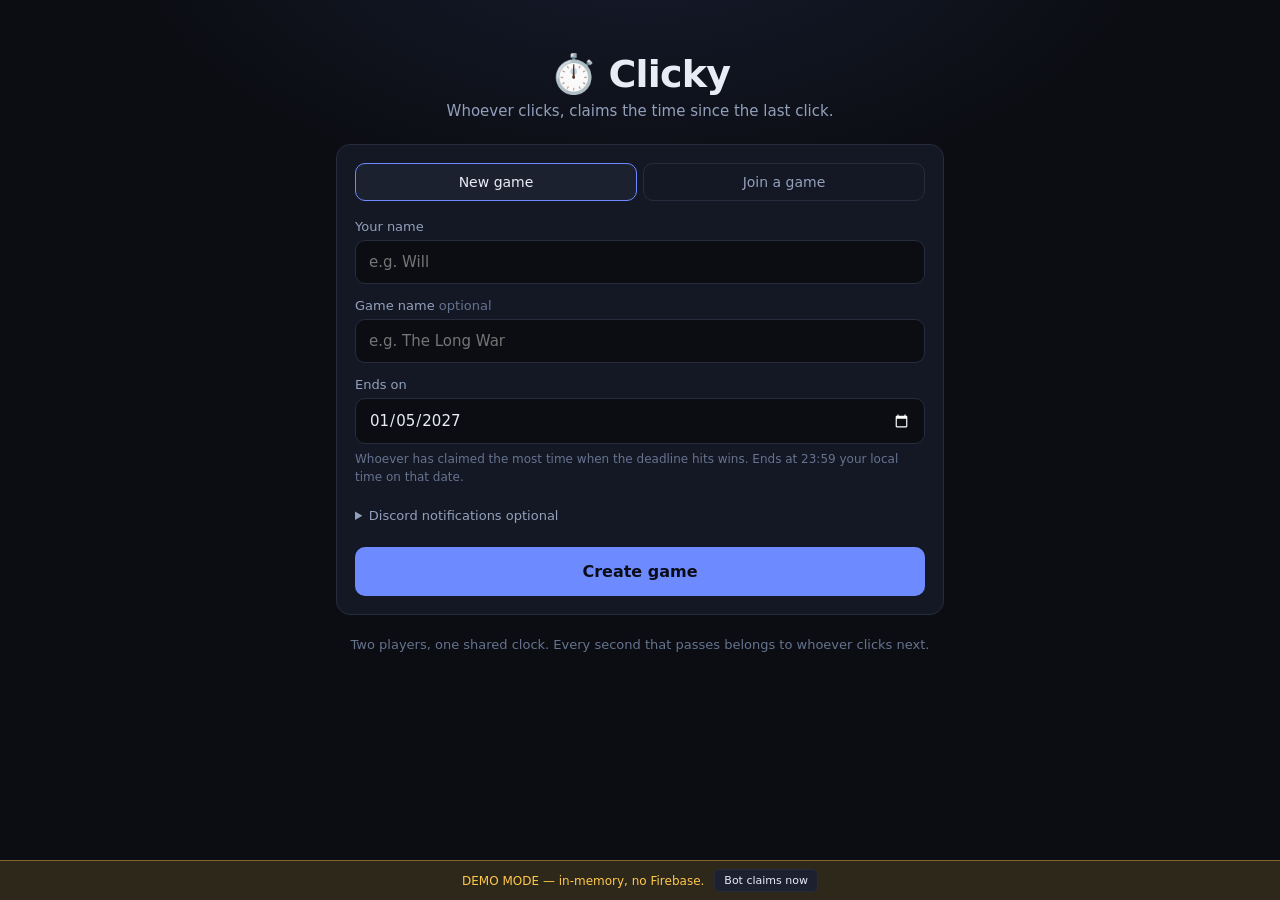
==== dev/index.html @ 8f42958e "Clicky" ====
<!DOCTYPE html>
<!--
  DEMO PAGE. A copy of ../index.html with an import map swapping js/store.js for
  dev/mock-store.js, so the game runs entirely in memory against a practice bot.
  Not part of the deployed site. If you change index.html and want the demo to
  match, copy the changes across.
-->
<html lang="en">
<head>
<meta charset="utf-8">
<meta name="viewport" content="width=device-width, initial-scale=1, viewport-fit=cover">
<meta name="theme-color" content="#0b0d12">
<title>Clicky — DEMO</title>
<link rel="stylesheet" href="../css/styles.css">
<link rel="icon" href="data:image/svg+xml,<svg xmlns='http://www.w3.org/2000/svg' viewBox='0 0 100 100'><text y='.9em' font-size='90'>⏱️</text></svg>">
<style>
  /* Demo-only chrome. Deliberately not in css/styles.css — the real site
     never loads this file. */
  .demo-flag {
    position: fixed; left: 0; right: 0; bottom: 0;
    background: rgba(255,201,77,.14);
    border-top: 1px solid rgba(255,201,77,.4);
    color: #ffc94d;
    font-size: 12px; text-align: center; padding: 8px;
    display: flex; gap: 10px; align-items: center; justify-content: center;
    z-index: 70;
  }
  .demo-flag button {
    font: inherit; font-size: 11px; cursor: pointer;
    background: #1c2130; color: #e8ecf5;
    border: 1px solid #262c3d; border-radius: 6px; padding: 4px 9px;
  }
  .toast-host { bottom: 56px; }
</style>
</head>
<body>

<div id="app">

  <!-- ================= SETUP ================= -->
  <section class="screen" id="screen-setup">
    <header class="brand">
      <h1>⏱️ Clicky</h1>
      <p class="tagline">Whoever clicks, claims the time since the last click.</p>
    </header>

    <div id="config-warning" class="banner banner-error hidden">
      <strong>Firebase isn't configured yet.</strong>
      <span>Open <code>js/config.js</code> and paste your project config. See the README.</span>
    </div>

    <div class="card">
      <div class="tabs" role="tablist">
        <button class="tab active" data-tab="new" role="tab">New game</button>
        <button class="tab" data-tab="join" role="tab">Join a game</button>
      </div>

      <!-- New game -->
      <form class="tabpanel active" id="panel-new" autocomplete="off">
        <label>
          Your name
          <input type="text" id="new-name" maxlength="24" placeholder="e.g. Will" required>
        </label>
        <label>
          Game name <span class="opt">optional</span>
          <input type="text" id="new-gamename" maxlength="40" placeholder="e.g. The Long War">
        </label>
        <label>
          Ends on
          <input type="date" id="new-enddate" required>
          <small>Whoever has claimed the most time when the deadline hits wins. Ends at
          23:59 your local time on that date.</small>
        </label>

        <details class="advanced">
          <summary>Discord notifications <span class="opt">optional</span></summary>
          <label>
            Webhook URL
            <input type="url" id="new-webhook" placeholder="https://discord.com/api/webhooks/...">
            <small>Discord → Server Settings → Integrations → Webhooks → New Webhook → Copy URL.
            Stored in the game record, not in the page source.</small>
          </label>
          <label>
            Your Discord user ID <span class="opt">optional</span>
            <input type="text" id="new-discordid" inputmode="numeric" placeholder="e.g. 210983712834">
            <small>So the other player gets @mentioned when you claim. Enable Developer Mode in
            Discord, then right-click yourself → Copy User ID.</small>
          </label>
        </details>

        <button type="submit" class="btn btn-primary btn-lg">Create game</button>
        <p class="form-error hidden" id="new-error"></p>
      </form>

      <!-- Join -->
      <form class="tabpanel" id="panel-join" autocomplete="off">
        <label>
          Game code
          <input type="text" id="join-code" maxlength="6" placeholder="ABC123"
                 class="code-input" autocapitalize="characters" spellcheck="false" required>
        </label>
        <label>
          Your name
          <input type="text" id="join-name" maxlength="24" placeholder="e.g. Sam" required>
        </label>

        <details class="advanced">
          <summary>Discord user ID <span class="opt">optional</span></summary>
          <label>
            <input type="text" id="join-discordid" inputmode="numeric" placeholder="e.g. 210983712834">
            <small>So you get @mentioned when the other player claims.</small>
          </label>
        </details>

        <button type="submit" class="btn btn-primary btn-lg">Join game</button>
        <p class="form-error hidden" id="join-error"></p>
      </form>
    </div>

    <p class="footnote">
      Two players, one shared clock. Every second that passes belongs to whoever clicks next.
    </p>
  </section>

  <!-- ================= HUB ================= -->
  <section class="screen hidden" id="screen-hub">
    <header class="topbar">
      <div class="topbar-left">
        <span class="conn" id="conn-dot" title="Connection"></span>
        <span class="game-title">⏱️ Clicky</span>
      </div>
      <div class="topbar-right">
        <button class="btn btn-ghost" id="btn-add">+ Game</button>
        <button class="btn btn-ghost" id="btn-settings" title="Settings">⚙</button>
      </div>
    </header>

    <div id="hub-banners"></div>

    <!-- The one button -->
    <div class="clock-card">
      <div class="clock-label" id="clock-label">On the clock</div>
      <div class="clock" id="clock">0s</div>
      <div class="clock-sub" id="clock-sub"></div>

      <button class="btn-claim" id="btn-claim">
        <span class="btn-claim-text">CLAIM</span>
        <span class="btn-claim-sub" id="btn-claim-sub"></span>
      </button>
      <p class="claim-note" id="claim-note"></p>
    </div>

    <div class="section-head">
      <h2>Your games</h2>
      <span class="section-hint" id="sync-hint"></span>
    </div>

    <div id="game-list" class="game-list"></div>

    <p class="footnote">
      Toggle <strong>sync</strong> on a game to include it in every claim. One click, banked in
      every synced game at once — each against its own clock.
    </p>
  </section>

  <!-- ================= GAME DETAIL / SUMMARY ================= -->
  <section class="screen hidden" id="screen-detail">
    <header class="topbar">
      <div class="topbar-left">
        <button class="btn btn-ghost" id="btn-back">←</button>
        <span class="game-title" id="detail-title">Game</span>
      </div>
      <div class="topbar-right">
        <button class="code-chip" id="code-chip" title="Copy the game code">
          <span id="code-text">------</span><span class="copy-hint">copy</span>
        </button>
      </div>
    </header>

    <div id="detail-banners"></div>

    <div class="card">
      <h2 class="card-title">Standings</h2>
      <p class="card-sub" id="detail-deadline"></p>
      <div class="scores" id="detail-scores"></div>
    </div>

    <div class="card">
      <h2 class="card-title">Claimed time by period</h2>
      <p class="card-sub">
        <strong>Claimed</strong> counts the 2x bonus and decides the winner.
        <strong>Actual</strong> is real wall-clock time that was on the board.
      </p>
      <div class="table-scroll">
        <table class="summary-table" id="summary-table"></table>
      </div>
    </div>

    <div class="card">
      <h2 class="card-title">Game totals</h2>
      <div class="stat-grid" id="stat-grid"></div>
    </div>

    <div class="card">
      <h2 class="card-title">Today's 2x windows</h2>
      <p class="card-sub">Each game rolls its own windows — they won't line up across games.</p>
      <div id="windows-list" class="windows-list"></div>
    </div>

    <div class="card">
      <h2 class="card-title">Recent claims</h2>
      <ul class="feed" id="feed"><li class="feed-empty">No claims yet.</li></ul>
    </div>

    <div class="card">
      <h2 class="card-title">Discord webhook</h2>
      <p class="card-sub">Shared by both players in this game. Leave blank to disable.</p>
      <form id="webhook-form" autocomplete="off">
        <label>
          <input type="url" id="detail-webhook" placeholder="https://discord.com/api/webhooks/...">
        </label>
        <button type="submit" class="btn btn-ghost">Save webhook</button>
      </form>
    </div>

    <div class="card">
      <button class="btn btn-ghost btn-lg" id="btn-leave">Leave this game</button>
    </div>
  </section>

</div>

<!-- ================= RPS MODAL ================= -->
<div class="modal-backdrop hidden" id="rps-modal">
  <div class="modal" role="dialog" aria-modal="true" aria-labelledby="rps-title">
    <h2 id="rps-title">⚔️ Contested claim</h2>
    <p class="duel-game" id="rps-game"></p>
    <p class="modal-sub" id="rps-sub"></p>

    <div class="pot" id="rps-pot"></div>

    <div class="throws" id="rps-throws">
      <button class="throw" data-throw="rock"><span>🪨</span>Rock</button>
      <button class="throw" data-throw="paper"><span>📄</span>Paper</button>
      <button class="throw" data-throw="scissors"><span>✂️</span>Scissors</button>
    </div>

    <p class="modal-status" id="rps-status"></p>
    <div class="rps-result hidden" id="rps-result"></div>
    <div class="modal-actions" id="rps-actions">
      <div class="spacer"></div>
      <button type="button" class="btn btn-ghost hidden" id="rps-dismiss">Close</button>
    </div>
    <p class="modal-lock" id="rps-lock">You can't claim again until you've thrown.</p>
  </div>
</div>

<!-- ================= SETTINGS MODAL ================= -->
<div class="modal-backdrop hidden" id="settings-modal">
  <div class="modal">
    <h2>Settings</h2>
    <form id="settings-form" autocomplete="off">
      <label>
        Your name <span class="opt">applies to every game</span>
        <input type="text" id="set-name" maxlength="24">
      </label>
      <label>
        Your Discord user ID
        <input type="text" id="set-discordid" inputmode="numeric" placeholder="optional">
      </label>
      <div class="modal-actions">
        <div class="spacer"></div>
        <button type="button" class="btn btn-ghost" id="settings-cancel">Cancel</button>
        <button type="submit" class="btn btn-primary">Save</button>
      </div>
    </form>
  </div>
</div>

<div id="toast-host" class="toast-host"></div>

<script>window.CLICKY_DEMO = true;</script>
<script type="importmap">
{ "imports": { "/js/store.js": "/dev/mock-store.js" } }
</script>
<div class="demo-flag">DEMO MODE — in-memory, no Firebase. <button id="bot-claim">Bot claims now</button></div>
<script type="module" src="../js/app.js"></script>
<script type="module">
  import * as mock from './mock-store.js';
  document.getElementById('bot-claim').onclick = () => {
    const roster = JSON.parse(localStorage.getItem('clicky.roster') || '[]');
    roster.forEach(r => mock.botClaim(r.code));
  };
</script>
</body>
</html>
---- css/styles.css ----
:root {
  --bg: #0b0d12;
  --bg-raise: #141824;
  --bg-raise-2: #1c2130;
  --line: #262c3d;
  --text: #e8ecf5;
  --text-dim: #93a0bb;
  --text-faint: #66738f;
  --accent: #6d8bff;
  --accent-hot: #ff7a45;
  --gold: #ffc94d;
  --green: #3ddc97;
  --red: #ff5c72;
  --radius: 14px;
  --font: ui-sans-serif, system-ui, -apple-system, "Segoe UI", Roboto, sans-serif;
  --mono: ui-monospace, "SF Mono", "Cascadia Mono", Menlo, Consolas, monospace;
}

* { box-sizing: border-box; }

html, body {
  margin: 0;
  padding: 0;
  background: var(--bg);
  color: var(--text);
  font-family: var(--font);
  -webkit-font-smoothing: antialiased;
  overscroll-behavior-y: none;
}

body {
  background-image: radial-gradient(900px 500px at 50% -10%, rgba(109,139,255,.12) 0%, transparent 60%);
  background-attachment: fixed;
  min-height: 100dvh;
}

#app {
  max-width: 640px;
  margin: 0 auto;
  padding: 20px 16px 64px;
}

.hidden { display: none !important; }

/* ---------- Brand / setup ---------- */

.brand { text-align: center; margin: 32px 0 24px; }
.brand h1 { font-size: 38px; margin: 0 0 6px; letter-spacing: -.02em; }
.tagline { color: var(--text-dim); margin: 0; font-size: 15px; }

.footnote {
  color: var(--text-faint);
  font-size: 13px;
  text-align: center;
  margin: 20px 4px 0;
  line-height: 1.5;
}

/* ---------- Cards ---------- */

.card {
  background: var(--bg-raise);
  border: 1px solid var(--line);
  border-radius: var(--radius);
  padding: 18px;
  margin-bottom: 14px;
}

.card-title { font-size: 15px; margin: 0 0 4px; letter-spacing: .01em; }
.card-sub { font-size: 13px; color: var(--text-dim); margin: 0 0 14px; line-height: 1.5; }

/* ---------- Tabs ---------- */

.tabs { display: flex; gap: 6px; margin-bottom: 18px; }

.tab {
  flex: 1;
  padding: 10px;
  background: transparent;
  border: 1px solid var(--line);
  border-radius: 10px;
  color: var(--text-dim);
  font: inherit;
  font-size: 14px;
  cursor: pointer;
  transition: .15s;
}
.tab:hover { color: var(--text); border-color: #38405a; }
.tab.active { background: var(--bg-raise-2); color: var(--text); border-color: var(--accent); }

.tabpanel { display: none; }
.tabpanel.active { display: block; }

/* ---------- Forms ---------- */

label {
  display: block;
  font-size: 13px;
  color: var(--text-dim);
  margin-bottom: 14px;
}

label .opt { color: var(--text-faint); font-weight: 400; }

input[type=text], input[type=url], input[type=date] {
  display: block;
  width: 100%;
  margin-top: 6px;
  padding: 12px 13px;
  background: var(--bg);
  border: 1px solid var(--line);
  border-radius: 10px;
  color: var(--text);
  font: inherit;
  font-size: 15px;
}
input:focus { outline: 2px solid var(--accent); outline-offset: -1px; border-color: transparent; }

label small {
  display: block;
  margin-top: 6px;
  color: var(--text-faint);
  font-size: 12px;
  line-height: 1.5;
}

.code-input {
  font-family: var(--mono);
  font-size: 24px !important;
  letter-spacing: .28em;
  text-transform: uppercase;
  text-align: center;
}

.advanced { margin-bottom: 16px; }
.advanced summary {
  cursor: pointer;
  font-size: 13px;
  color: var(--text-dim);
  padding: 8px 0;
  user-select: none;
}
.advanced summary:hover { color: var(--text); }
.advanced[open] summary { margin-bottom: 10px; }

.form-error {
  color: var(--red);
  font-size: 13px;
  margin: 10px 0 0;
}

/* ---------- Buttons ---------- */

.btn {
  font: inherit;
  border-radius: 10px;
  border: 1px solid transparent;
  cursor: pointer;
  padding: 9px 14px;
  font-size: 14px;
  transition: .15s;
}
.btn-primary { background: var(--accent); color: #0a0d18; font-weight: 600; }
.btn-primary:hover { filter: brightness(1.1); }
.btn-lg { width: 100%; padding: 14px; font-size: 16px; }
.btn-ghost { background: transparent; border-color: var(--line); color: var(--text-dim); }
.btn-ghost:hover { color: var(--text); border-color: #38405a; }
.btn:disabled { opacity: .45; cursor: not-allowed; }

/* ---------- Top bar ---------- */

.topbar {
  display: flex;
  align-items: center;
  justify-content: space-between;
  gap: 10px;
  margin-bottom: 14px;
}
.topbar-left, .topbar-right { display: flex; align-items: center; gap: 8px; min-width: 0; }
.game-title {
  font-weight: 600;
  font-size: 16px;
  white-space: nowrap;
  overflow: hidden;
  text-overflow: ellipsis;
}

.code-chip {
  display: inline-flex;
  align-items: center;
  gap: 7px;
  background: var(--bg-raise);
  border: 1px solid var(--line);
  border-radius: 8px;
  padding: 5px 9px;
  color: var(--text-dim);
  font-family: var(--mono);
  font-size: 13px;
  letter-spacing: .12em;
  cursor: pointer;
}
.code-chip:hover { border-color: var(--accent); color: var(--text); }
.copy-hint { font-family: var(--font); font-size: 10px; letter-spacing: 0; color: var(--text-faint); }

.conn {
  width: 8px; height: 8px;
  border-radius: 50%;
  background: var(--text-faint);
  flex: none;
}
.conn.online { background: var(--green); box-shadow: 0 0 8px rgba(61,220,151,.6); }
.conn.offline { background: var(--red); }

/* ---------- Banners ---------- */

.banner {
  border-radius: 10px;
  padding: 11px 14px;
  font-size: 13.5px;
  line-height: 1.5;
  margin-bottom: 14px;
  border: 1px solid;
}
.banner-error { background: rgba(255,92,114,.10); border-color: rgba(255,92,114,.4); color: #ffb3be; }
.banner-error span { display: block; margin-top: 4px; color: var(--text-dim); }
.banner-info { background: rgba(109,139,255,.10); border-color: rgba(109,139,255,.35); color: #b9c7ff; }
.banner-2x {
  background: linear-gradient(100deg, rgba(255,201,77,.16), rgba(255,122,69,.16));
  border-color: rgba(255,201,77,.5);
  color: var(--gold);
  font-weight: 600;
  text-align: center;
  animation: pulse 2.2s ease-in-out infinite;
}
@keyframes pulse { 0%,100% { opacity: 1 } 50% { opacity: .72 } }

code { font-family: var(--mono); font-size: .92em; background: rgba(255,255,255,.06); padding: 1px 5px; border-radius: 4px; }

/* ---------- Clock ---------- */

.clock-card {
  background: var(--bg-raise);
  border: 1px solid var(--line);
  border-radius: 18px;
  padding: 26px 20px 22px;
  text-align: center;
  margin-bottom: 14px;
}

.clock-label {
  font-size: 12px;
  text-transform: uppercase;
  letter-spacing: .14em;
  color: var(--text-faint);
}

.clock {
  font-family: var(--mono);
  font-size: clamp(38px, 12vw, 60px);
  font-weight: 600;
  letter-spacing: -.02em;
  margin: 8px 0 4px;
  font-variant-numeric: tabular-nums;
}
.clock.hot { color: var(--gold); text-shadow: 0 0 26px rgba(255,201,77,.35); }

.clock-sub { font-size: 13px; color: var(--text-dim); min-height: 19px; margin-bottom: 20px; }

.btn-claim {
  width: 100%;
  padding: 22px;
  border: none;
  border-radius: 14px;
  background: linear-gradient(160deg, #7d97ff, #4c6ae8);
  color: #080c1a;
  font: inherit;
  font-size: 22px;
  font-weight: 800;
  letter-spacing: .1em;
  cursor: pointer;
  display: flex;
  flex-direction: column;
  gap: 3px;
  align-items: center;
  transition: transform .08s, filter .15s;
  box-shadow: 0 8px 28px rgba(109,139,255,.28);
}
.btn-claim:hover:not(:disabled) { filter: brightness(1.08); }
.btn-claim:active:not(:disabled) { transform: scale(.985); }
.btn-claim:disabled {
  background: var(--bg-raise-2);
  color: var(--text-faint);
  box-shadow: none;
  cursor: not-allowed;
}
.btn-claim.hot {
  background: linear-gradient(160deg, var(--gold), var(--accent-hot));
  box-shadow: 0 8px 30px rgba(255,150,60,.35);
}
.btn-claim-sub {
  font-size: 11px;
  font-weight: 600;
  letter-spacing: .06em;
  opacity: .75;
  text-transform: none;
}
.claim-note { font-size: 12.5px; color: var(--text-faint); margin: 12px 0 0; min-height: 18px; }

input[type=date] { color-scheme: dark; }

/* ---------- Section head ---------- */

.section-head {
  display: flex;
  align-items: baseline;
  justify-content: space-between;
  margin: 22px 2px 10px;
}
.section-head h2 { font-size: 14px; margin: 0; color: var(--text-dim); font-weight: 500;
  text-transform: uppercase; letter-spacing: .1em; }
.section-hint { font-size: 12px; color: var(--text-faint); }

/* ---------- Game cards (the synced roster) ---------- */

.game-list { display: flex; flex-direction: column; gap: 10px; }

.game-card {
  display: flex;
  align-items: stretch;
  gap: 0;
  background: var(--bg-raise);
  border: 1px solid var(--line);
  border-radius: var(--radius);
  overflow: hidden;
}
.game-card.duel { border-color: rgba(255,92,114,.5); }
.game-card.over { opacity: .6; }
.game-card.loading { padding: 16px; color: var(--text-faint); }

.gc-main {
  flex: 1;
  min-width: 0;
  padding: 14px 15px;
  cursor: pointer;
  transition: background .15s;
}
.gc-main:hover { background: var(--bg-raise-2); }

.gc-head { display: flex; align-items: center; gap: 7px; margin-bottom: 9px; }
.gc-name {
  font-weight: 600; font-size: 15px;
  overflow: hidden; text-overflow: ellipsis; white-space: nowrap;
}
.gc-flag {
  font-size: 10px; font-weight: 800; letter-spacing: .07em;
  padding: 2px 6px; border-radius: 5px; flex: none;
}
.gc-flag.hot { background: rgba(255,201,77,.18); color: var(--gold); }
.gc-flag.duel { background: rgba(255,92,114,.18); color: var(--red); }
.gc-flag.over { background: rgba(255,255,255,.08); color: var(--text-faint); }

.gc-bar {
  height: 5px;
  background: rgba(255,255,255,.07);
  border-radius: 3px;
  overflow: hidden;
  margin-bottom: 7px;
}
.gc-bar-mine { height: 100%; background: linear-gradient(90deg, var(--accent), #8fa5ff); border-radius: 3px; transition: width .4s; }

.gc-scores {
  display: flex; align-items: center; gap: 8px;
  font-size: 12.5px; color: var(--text-dim);
}
.gc-me, .gc-them { min-width: 0; overflow: hidden; text-overflow: ellipsis; white-space: nowrap; }
.gc-them { margin-left: auto; text-align: right; display: flex; align-items: center; gap: 5px; }
.gc-them .dot { width: 6px; height: 6px; border-radius: 50%; background: var(--text-faint); flex: none; }
.gc-them .dot.online { background: var(--green); }
.gc-lead { font-weight: 700; font-family: var(--mono); font-size: 12px; flex: none; }
.gc-lead.up { color: var(--green); }
.gc-lead.down { color: var(--red); }

.gc-sub { font-size: 12px; color: var(--text-faint); margin-top: 7px; }
.gc-clock { font-family: var(--mono); }

.sync-toggle {
  flex: none;
  width: 62px;
  border: none;
  border-left: 1px solid var(--line);
  background: var(--bg);
  color: var(--text-faint);
  font: inherit;
  font-size: 9px;
  font-weight: 800;
  letter-spacing: .08em;
  cursor: pointer;
  display: flex;
  flex-direction: column;
  align-items: center;
  justify-content: center;
  gap: 8px;
  transition: .18s;
}
.sync-toggle .knob {
  width: 16px; height: 16px; border-radius: 50%;
  background: var(--text-faint);
  box-shadow: inset 0 0 0 4px var(--bg);
  transition: .18s;
}
.sync-toggle.on { background: rgba(109,139,255,.12); color: var(--accent); }
.sync-toggle.on .knob { background: var(--accent); box-shadow: inset 0 0 0 4px var(--bg), 0 0 12px rgba(109,139,255,.7); }
.sync-toggle:hover:not(:disabled) { color: var(--text); }
.sync-toggle:disabled { opacity: .35; cursor: not-allowed; }

.duel-game {
  font-size: 12px; color: var(--text-faint);
  text-transform: uppercase; letter-spacing: .1em;
  margin: -4px 0 12px;
}

/* ---------- Scores ---------- */

.scores { display: grid; grid-template-columns: 1fr 1fr; gap: 10px; margin-bottom: 14px; }

.score {
  background: var(--bg-raise);
  border: 1px solid var(--line);
  border-radius: var(--radius);
  padding: 15px;
  min-width: 0;
}
.score.me { border-color: rgba(109,139,255,.5); }
.score.leader { box-shadow: inset 0 0 0 1px rgba(255,201,77,.3); }

.score-name {
  display: flex;
  align-items: center;
  gap: 6px;
  font-size: 13px;
  color: var(--text-dim);
  margin-bottom: 7px;
}
.score-name .who { overflow: hidden; text-overflow: ellipsis; white-space: nowrap; }
.score-name .dot { width: 7px; height: 7px; border-radius: 50%; background: var(--text-faint); flex: none; }
.score-name .dot.online { background: var(--green); }

.score-total {
  font-family: var(--mono);
  font-size: 21px;
  font-weight: 600;
  font-variant-numeric: tabular-nums;
}
.score-meta { font-size: 12px; color: var(--text-faint); margin-top: 5px; }

.score.empty { border-style: dashed; color: var(--text-faint); display: flex; align-items: center; justify-content: center; font-size: 13px; }

/* ---------- Feed ---------- */

.feed-card { padding-bottom: 8px; }
.feed { list-style: none; margin: 8px 0 0; padding: 0; }
.feed li {
  display: flex;
  align-items: baseline;
  gap: 10px;
  padding: 9px 0;
  border-top: 1px solid var(--line);
  font-size: 13.5px;
}
.feed li:first-child { border-top: none; }
.feed-empty { color: var(--text-faint); justify-content: center; }
.feed .f-who { font-weight: 600; }
.feed .f-amt { font-family: var(--mono); color: var(--text); }
.feed .f-when { margin-left: auto; color: var(--text-faint); font-size: 12px; white-space: nowrap; }
.feed .f-tag {
  font-size: 10px;
  padding: 2px 6px;
  border-radius: 5px;
  letter-spacing: .05em;
  font-weight: 700;
}
.f-tag.x2 { background: rgba(255,201,77,.16); color: var(--gold); }
.f-tag.duel { background: rgba(255,92,114,.16); color: var(--red); }

/* ---------- Summary ---------- */

.table-scroll { overflow-x: auto; margin: 0 -4px; }
.summary-table { width: 100%; border-collapse: collapse; font-size: 13.5px; }
.summary-table th, .summary-table td { padding: 10px 8px; text-align: right; white-space: nowrap; }
.summary-table th:first-child, .summary-table td:first-child { text-align: left; }
.summary-table thead th { color: var(--text-dim); font-weight: 500; font-size: 12px; border-bottom: 1px solid var(--line); }
.summary-table tbody tr { border-bottom: 1px solid var(--line); }
.summary-table tbody tr:last-child { border-bottom: none; }
.summary-table .num { font-family: var(--mono); font-variant-numeric: tabular-nums; }
.summary-table .sub { color: var(--text-faint); font-size: 11.5px; }
.summary-table .win { color: var(--green); }

.stat-grid { display: grid; grid-template-columns: repeat(auto-fit, minmax(130px, 1fr)); gap: 12px; }
.stat { background: var(--bg); border: 1px solid var(--line); border-radius: 10px; padding: 12px; }
.stat-label { font-size: 11.5px; color: var(--text-faint); text-transform: uppercase; letter-spacing: .08em; }
.stat-value { font-family: var(--mono); font-size: 18px; margin-top: 5px; font-variant-numeric: tabular-nums; }

.windows-list { display: flex; flex-direction: column; gap: 8px; }
.win-row {
  display: flex; align-items: center; gap: 10px;
  background: var(--bg); border: 1px solid var(--line);
  border-radius: 10px; padding: 11px 13px; font-size: 13.5px;
}
.win-row.live { border-color: rgba(255,201,77,.5); color: var(--gold); }
.win-row .win-when { font-family: var(--mono); }
.win-row .win-state { margin-left: auto; font-size: 12px; color: var(--text-faint); }

/* ---------- Modals ---------- */

.modal-backdrop {
  position: fixed;
  inset: 0;
  background: rgba(5,7,12,.82);
  backdrop-filter: blur(5px);
  display: flex;
  align-items: center;
  justify-content: center;
  padding: 18px;
  z-index: 50;
}

.modal {
  background: var(--bg-raise);
  border: 1px solid var(--line);
  border-radius: 18px;
  padding: 24px;
  width: 100%;
  max-width: 440px;
  max-height: 90dvh;
  overflow-y: auto;
}
.modal h2 { margin: 0 0 8px; font-size: 20px; }
.modal-sub { color: var(--text-dim); font-size: 14px; margin: 0 0 16px; line-height: 1.55; }

.pot {
  text-align: center;
  background: var(--bg);
  border: 1px solid rgba(255,201,77,.3);
  border-radius: 12px;
  padding: 14px;
  margin-bottom: 18px;
}
.pot .pot-label { font-size: 11px; text-transform: uppercase; letter-spacing: .12em; color: var(--text-faint); }
.pot .pot-value { font-family: var(--mono); font-size: 28px; font-weight: 600; color: var(--gold); margin-top: 4px; }

.throws { display: grid; grid-template-columns: repeat(3, 1fr); gap: 10px; }
.throw {
  background: var(--bg);
  border: 1px solid var(--line);
  border-radius: 12px;
  padding: 16px 6px;
  color: var(--text);
  font: inherit;
  font-size: 13px;
  cursor: pointer;
  display: flex;
  flex-direction: column;
  align-items: center;
  gap: 8px;
  transition: .12s;
}
.throw span { font-size: 32px; line-height: 1; }
.throw:hover:not(:disabled) { border-color: var(--accent); transform: translateY(-2px); }
.throw.picked { border-color: var(--accent); background: rgba(109,139,255,.14); }
.throw:disabled { opacity: .4; cursor: not-allowed; transform: none; }

.modal-status { font-size: 13.5px; color: var(--text-dim); text-align: center; margin: 16px 0 0; min-height: 20px; }
.modal-lock { font-size: 12px; color: var(--text-faint); text-align: center; margin: 14px 0 0; }

.rps-result { text-align: center; margin-top: 16px; }
.rps-result .rr-throws { font-size: 34px; letter-spacing: .12em; }
.rps-result .rr-verdict { font-size: 17px; font-weight: 700; margin-top: 8px; }
.rps-result .rr-verdict.won { color: var(--green); }
.rps-result .rr-verdict.lost { color: var(--red); }
.rps-result .rr-verdict.draw { color: var(--gold); }
.rps-result .rr-detail { font-size: 13px; color: var(--text-dim); margin-top: 6px; }

.modal-actions { display: flex; align-items: center; gap: 8px; margin-top: 20px; }
.modal-actions .spacer { flex: 1; }
#btn-leave { color: var(--red); border-color: rgba(255,92,114,.3); }

/* ---------- Toasts ---------- */

.toast-host {
  position: fixed;
  left: 50%;
  bottom: 24px;
  transform: translateX(-50%);
  display: flex;
  flex-direction: column;
  gap: 8px;
  z-index: 60;
  pointer-events: none;
  width: min(92vw, 420px);
}
.toast {
  background: var(--bg-raise-2);
  border: 1px solid var(--line);
  border-radius: 10px;
  padding: 11px 15px;
  font-size: 13.5px;
  box-shadow: 0 10px 30px rgba(0,0,0,.5);
  animation: rise .22s ease-out;
}
.toast.good { border-color: rgba(61,220,151,.45); }
.toast.warn { border-color: rgba(255,201,77,.45); }
.toast.bad { border-color: rgba(255,92,114,.45); }
@keyframes rise { from { opacity: 0; transform: translateY(10px); } }

@media (max-width: 420px) {
  .scores { grid-template-columns: 1fr; }
  .copy-hint { display: none; }
}

@media (prefers-reduced-motion: reduce) {
  *, *::before, *::after { animation-duration: .001ms !important; transition-duration: .001ms !important; }
}
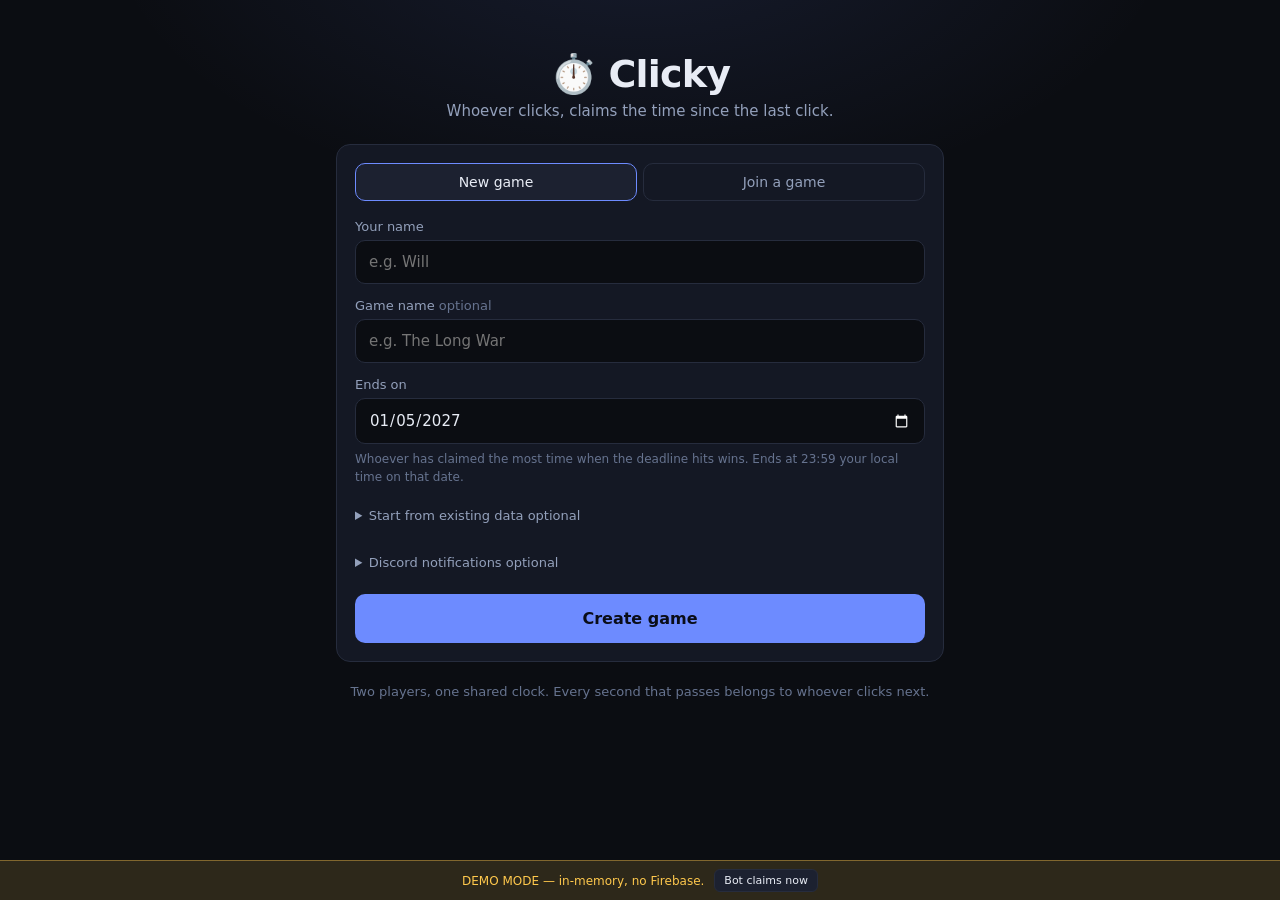
==== commit 1dfac550: "Add claim/lead charts and import from existing data Charts on the main screen, following the same sc" ====
--- a/dev/index.html
+++ b/dev/index.html
@@ -1,9 +1,7 @@
 <!DOCTYPE html>
 <!--
-  DEMO PAGE. A copy of ../index.html with an import map swapping js/store.js for
-  dev/mock-store.js, so the game runs entirely in memory against a practice bot.
-  Not part of the deployed site. If you change index.html and want the demo to
-  match, copy the changes across.
+  DEMO PAGE. Generated from ../index.html with an import map swapping js/store.js
+  for dev/mock-store.js. Not part of the deployed site.
 -->
 <html lang="en">
 <head>
@@ -14,8 +12,6 @@
 <link rel="stylesheet" href="../css/styles.css">
 <link rel="icon" href="data:image/svg+xml,<svg xmlns='http://www.w3.org/2000/svg' viewBox='0 0 100 100'><text y='.9em' font-size='90'>⏱️</text></svg>">
 <style>
-  /* Demo-only chrome. Deliberately not in css/styles.css — the real site
-     never loads this file. */
   .demo-flag {
     position: fixed; left: 0; right: 0; bottom: 0;
     background: rgba(255,201,77,.14);
@@ -40,7 +36,7 @@
   <!-- ================= SETUP ================= -->
   <section class="screen" id="screen-setup">
     <header class="brand">
-      <h1>⏱️ Clicky</h1>
+      <h1 id="brand-logo">⏱️ Clicky</h1>
       <p class="tagline">Whoever clicks, claims the time since the last click.</p>
     </header>
 
@@ -71,6 +67,22 @@
           <small>Whoever has claimed the most time when the deadline hits wins. Ends at
           23:59 your local time on that date.</small>
         </label>
+
+        <details class="advanced">
+          <summary>Start from existing data <span class="opt">optional</span></summary>
+          <label>
+            Paste your log
+            <textarea id="new-import" rows="6" spellcheck="false"
+              placeholder="3600&#9;0%&#9;Will&#10;3500&#9;2.8%&#9;Sam"></textarea>
+            <small>
+              Paste a countdown log — one row per click with the <strong>time remaining</strong>,
+              the <strong>percent elapsed</strong>, and <strong>who clicked</strong>, in any column
+              order. Tabs, commas or spaces all work, and a header row is fine. Also accepts
+              <code>Name: 1h 30m</code> totals or a JSON export.
+            </small>
+          </label>
+          <div class="import-preview hidden" id="import-preview"></div>
+        </details>
 
         <details class="advanced">
           <summary>Discord notifications <span class="opt">optional</span></summary>
@@ -117,6 +129,15 @@
       </form>
     </div>
 
+    <!-- Games this browser is already in -->
+    <section id="rejoin-section" class="hidden">
+      <div class="section-head">
+        <h2>Rejoin a game</h2>
+        <span class="section-hint" id="rejoin-hint"></span>
+      </div>
+      <div class="game-list" id="rejoin-list"></div>
+    </section>
+
     <p class="footnote">
       Two players, one shared clock. Every second that passes belongs to whoever clicks next.
     </p>
@@ -127,7 +148,7 @@
     <header class="topbar">
       <div class="topbar-left">
         <span class="conn" id="conn-dot" title="Connection"></span>
-        <span class="game-title">⏱️ Clicky</span>
+        <button class="logo-btn" id="hub-logo" title="Back to the main screen">⏱️ Clicky</button>
       </div>
       <div class="topbar-right">
         <button class="btn btn-ghost" id="btn-add">+ Game</button>
@@ -157,6 +178,64 @@
 
     <div id="game-list" class="game-list"></div>
 
+    <div class="section-head">
+      <h2>Stats</h2>
+      <select id="stats-scope" class="scope-select" aria-label="Which games to show stats for">
+        <option value="__all__">All games</option>
+      </select>
+    </div>
+
+    <div class="card">
+      <p class="card-sub" id="hub-stats-sub">
+        <strong>Claimed</strong> counts the 2x bonus and decides the winner.
+        <strong>Actual</strong> is real wall-clock time that was on the board.
+      </p>
+      <div class="table-scroll">
+        <table class="summary-table" id="hub-summary-table"></table>
+      </div>
+    </div>
+
+    <div class="card">
+      <div class="stat-grid" id="hub-stat-grid"></div>
+    </div>
+
+    <!-- Per-click bars -->
+    <div class="card">
+      <div class="chart-head">
+        <h2 class="card-title">Every claim</h2>
+        <div class="seg" role="group" aria-label="Sort claims">
+          <button class="seg-btn active" data-clicksort="time">Order clicked</button>
+          <button class="seg-btn" data-clicksort="size">Size</button>
+        </div>
+      </div>
+      <div id="chart-clicks-legend"></div>
+      <div class="chart-wrap" id="chart-clicks"></div>
+      <p class="chart-note">Each bar is one claim. A gold cap marks a 2x claim.</p>
+    </div>
+
+    <!-- Who's winning -->
+    <div class="card">
+      <div class="chart-head">
+        <h2 class="card-title">Who's winning</h2>
+        <div class="chart-controls">
+          <select id="bucket-size" class="scope-select" aria-label="Time bucket">
+            <option value="1m">Per minute</option>
+            <option value="30m">Per half hour</option>
+            <option value="1h" selected>Per hour</option>
+            <option value="6h">Per 6 hours</option>
+            <option value="1d">Per day</option>
+          </select>
+          <div class="seg" role="group" aria-label="Chart style">
+            <button class="seg-btn active" data-leadstyle="area">Line</button>
+            <button class="seg-btn" data-leadstyle="candle">Candles</button>
+          </div>
+        </div>
+      </div>
+      <div id="chart-lead-legend"></div>
+      <div class="chart-wrap" id="chart-lead"></div>
+      <p class="chart-note" id="chart-lead-note"></p>
+    </div>
+
     <p class="footnote">
       Toggle <strong>sync</strong> on a game to include it in every claim. One click, banked in
       every synced game at once — each against its own clock.
@@ -168,6 +247,7 @@
     <header class="topbar">
       <div class="topbar-left">
         <button class="btn btn-ghost" id="btn-back">←</button>
+        <button class="logo-btn small" id="detail-logo" title="Back to the main screen">⏱️</button>
         <span class="game-title" id="detail-title">Game</span>
       </div>
       <div class="topbar-right">
@@ -210,6 +290,15 @@
     <div class="card">
       <h2 class="card-title">Recent claims</h2>
       <ul class="feed" id="feed"><li class="feed-empty">No claims yet.</li></ul>
+    </div>
+
+    <div class="card">
+      <h2 class="card-title">Export</h2>
+      <p class="card-sub">
+        Copies this game's full claim history as JSON. Paste it into a new game's
+        "Start from existing data" to carry the history over.
+      </p>
+      <button class="btn btn-ghost" id="btn-export">Copy game data</button>
     </div>
 
     <div class="card">
--- a/css/styles.css
+++ b/css/styles.css
@@ -413,6 +413,65 @@
 .sync-toggle:hover:not(:disabled) { color: var(--text); }
 .sync-toggle:disabled { opacity: .35; cursor: not-allowed; }
 
+/* ---------- Logo as a home button ---------- */
+
+.logo-btn {
+  background: none;
+  border: none;
+  padding: 0;
+  color: var(--text);
+  font: inherit;
+  font-weight: 600;
+  font-size: 16px;
+  cursor: pointer;
+  white-space: nowrap;
+  transition: opacity .15s;
+}
+.logo-btn:hover { opacity: .7; }
+.logo-btn.small { font-size: 18px; }
+
+#brand-logo.clickable { cursor: pointer; }
+#brand-logo.clickable:hover { opacity: .8; }
+
+/* ---------- Rejoin list ---------- */
+
+#rejoin-section { margin-top: 26px; }
+
+.game-card .gc-code {
+  margin-left: auto;
+  font-family: var(--mono);
+  font-size: 11px;
+  letter-spacing: .1em;
+  color: var(--text-faint);
+}
+
+.rejoin-arrow {
+  display: flex;
+  align-items: center;
+  padding: 0 16px;
+  color: var(--text-faint);
+  font-size: 18px;
+  flex: none;
+}
+.game-card:hover .rejoin-arrow { color: var(--accent); }
+[data-rejoin] { cursor: pointer; }
+
+/* ---------- Stats scope selector ---------- */
+
+.scope-select {
+  background: var(--bg-raise);
+  border: 1px solid var(--line);
+  border-radius: 8px;
+  color: var(--text);
+  font: inherit;
+  font-size: 12.5px;
+  padding: 5px 9px;
+  cursor: pointer;
+  max-width: 55%;
+}
+.scope-select:hover { border-color: var(--accent); }
+.scope-select:focus { outline: 2px solid var(--accent); outline-offset: -1px; }
+
 .duel-game {
   font-size: 12px; color: var(--text-faint);
   text-transform: uppercase; letter-spacing: .1em;
@@ -510,6 +569,79 @@
 .win-row .win-when { font-family: var(--mono); }
 .win-row .win-state { margin-left: auto; font-size: 12px; color: var(--text-faint); }
 
+/* ---------- Charts ---------- */
+
+.chart-head {
+  display: flex;
+  align-items: center;
+  justify-content: space-between;
+  gap: 10px;
+  flex-wrap: wrap;
+  margin-bottom: 12px;
+}
+.chart-head .card-title { margin: 0; }
+.chart-controls { display: flex; align-items: center; gap: 8px; flex-wrap: wrap; }
+
+/* Segmented control */
+.seg { display: inline-flex; background: var(--bg); border: 1px solid var(--line); border-radius: 8px; padding: 2px; }
+.seg-btn {
+  background: none; border: none; border-radius: 6px;
+  color: var(--text-dim); font: inherit; font-size: 12px;
+  padding: 5px 10px; cursor: pointer; white-space: nowrap; transition: .15s;
+}
+.seg-btn:hover { color: var(--text); }
+.seg-btn.active { background: var(--bg-raise-2); color: var(--text); }
+
+.chart-wrap { width: 100%; overflow: hidden; }
+.chart-svg { display: block; width: 100%; }
+.chart-svg .bar { transition: opacity .12s; }
+.chart-svg .bar:hover, .chart-svg .candle:hover { opacity: .75; }
+
+.chart-empty {
+  padding: 34px 10px;
+  text-align: center;
+  color: var(--text-faint);
+  font-size: 13px;
+}
+
+.chart-legend { display: flex; gap: 16px; margin-bottom: 10px; font-size: 12.5px; color: var(--text-dim); }
+.chart-legend .lg { display: inline-flex; align-items: center; gap: 6px; }
+.chart-legend .sw { width: 10px; height: 10px; border-radius: 3px; flex: none; }
+
+.chart-note { font-size: 12px; color: var(--text-faint); margin: 10px 0 0; line-height: 1.5; }
+
+/* ---------- Import ---------- */
+
+textarea {
+  display: block;
+  width: 100%;
+  margin-top: 6px;
+  padding: 11px 12px;
+  background: var(--bg);
+  border: 1px solid var(--line);
+  border-radius: 10px;
+  color: var(--text);
+  font-family: var(--mono);
+  font-size: 12.5px;
+  line-height: 1.6;
+  resize: vertical;
+  white-space: pre;
+  overflow-x: auto;
+}
+textarea:focus { outline: 2px solid var(--accent); outline-offset: -1px; border-color: transparent; }
+
+.import-preview {
+  margin-top: 10px;
+  padding: 10px 12px;
+  border-radius: 9px;
+  font-size: 12.5px;
+  line-height: 1.55;
+  border: 1px solid;
+}
+.import-preview.good { background: rgba(61,220,151,.09); border-color: rgba(61,220,151,.35); color: #a5edcd; }
+.import-preview.bad { background: rgba(255,92,114,.09); border-color: rgba(255,92,114,.35); color: #ffb3be; }
+.import-preview .ip-note { margin-top: 6px; color: var(--text-dim); font-size: 11.5px; }
+
 /* ---------- Modals ---------- */
 
 .modal-backdrop {
